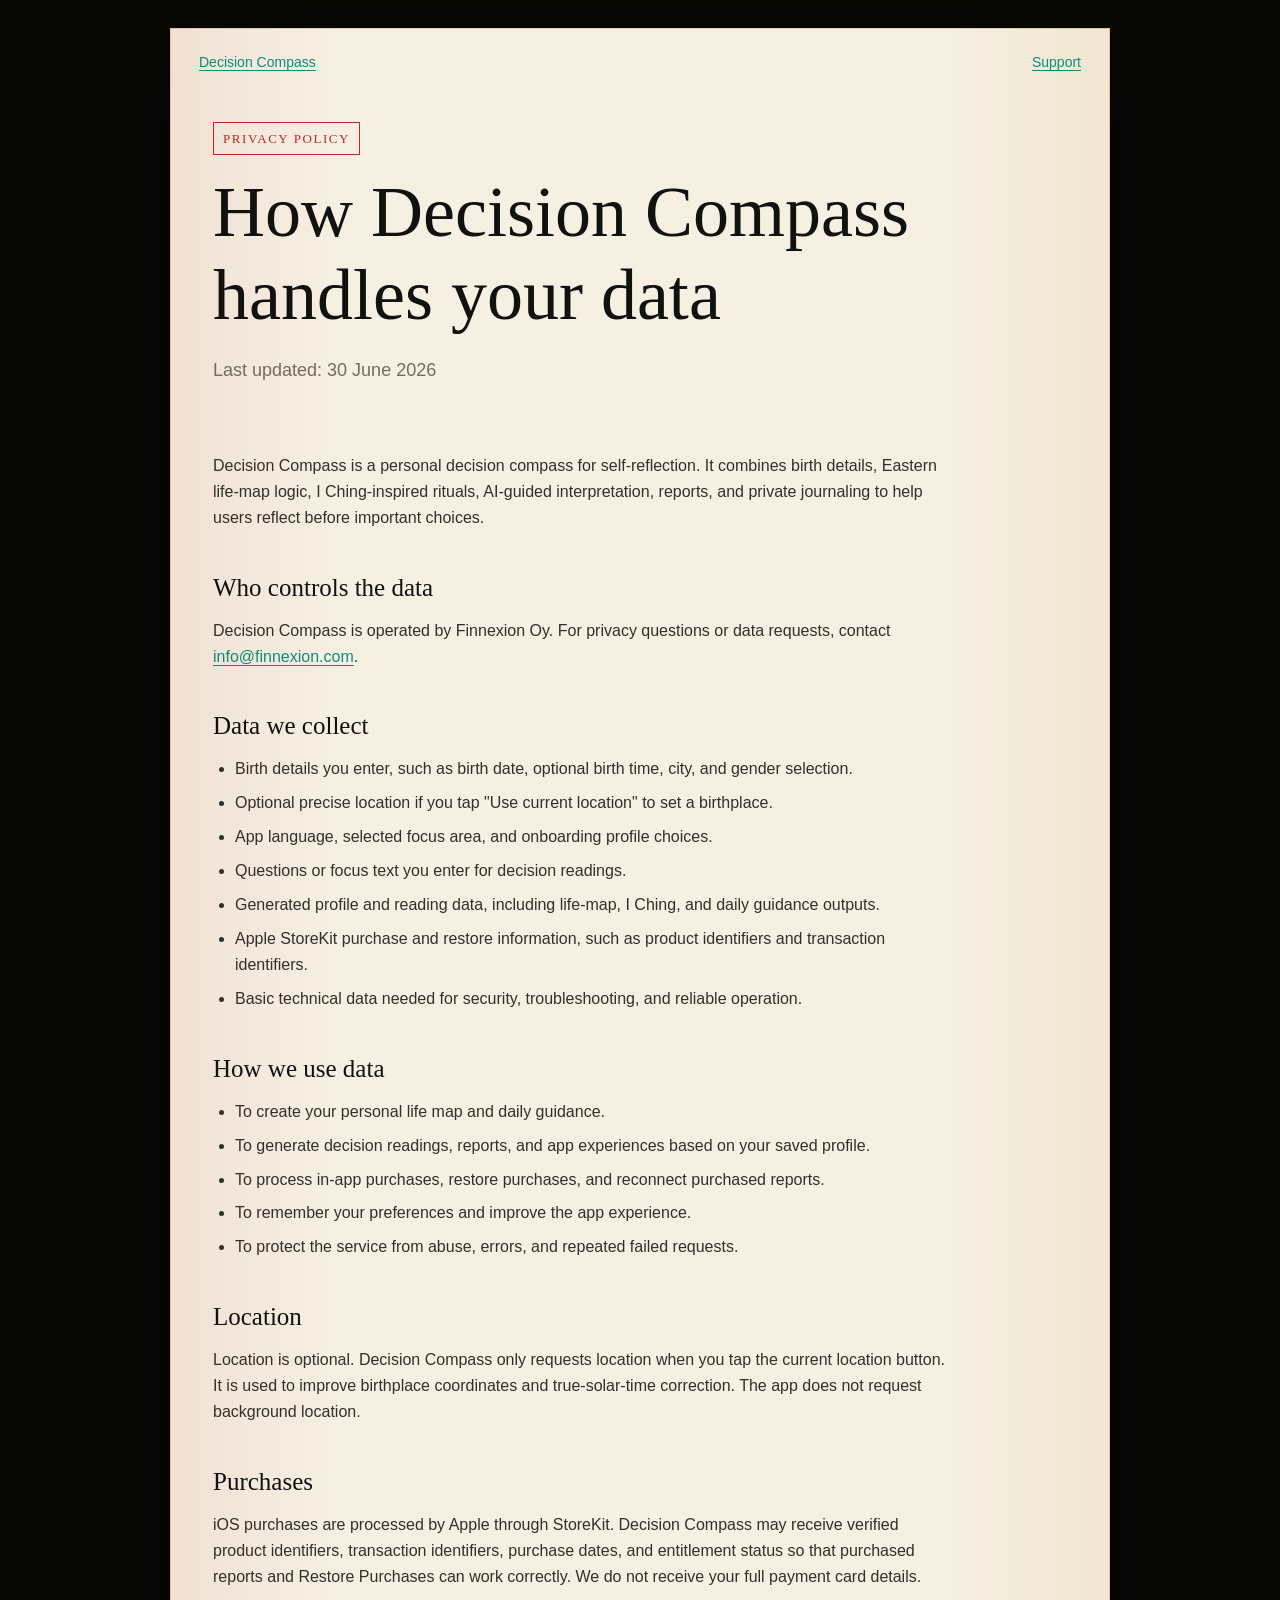
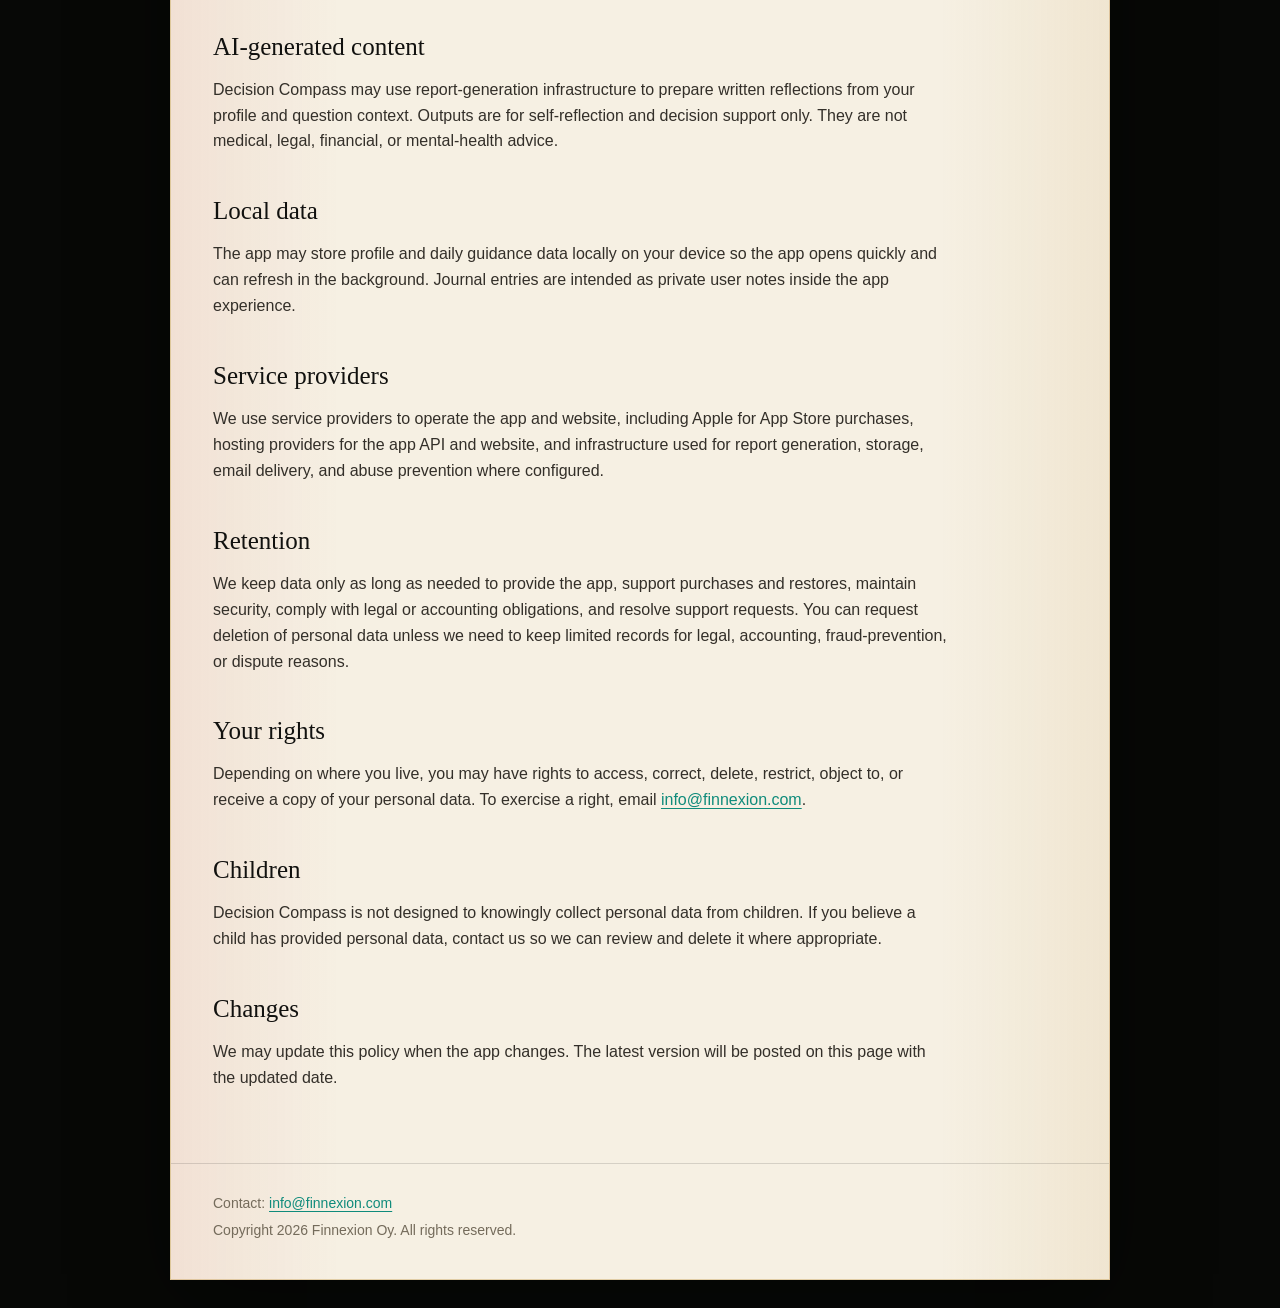
==== privacy.html @ dd06640a "Add Decision Compass support pages" ====
<!doctype html>
<html lang="en">
  <head>
    <meta charset="utf-8">
    <meta name="viewport" content="width=device-width, initial-scale=1">
    <title>Privacy Policy - Decision Compass</title>
    <meta name="description" content="Privacy Policy for the Decision Compass iOS app.">
    <link rel="stylesheet" href="styles.css">
  </head>
  <body>
    <main class="page legal">
      <nav class="topnav">
        <a href="index.html">Decision Compass</a>
        <a href="support.html">Support</a>
      </nav>

      <section class="hero compact">
        <p class="seal">Privacy Policy</p>
        <h1>How Decision Compass handles your data</h1>
        <p class="lead">Last updated: 30 June 2026</p>
      </section>

      <section class="content">
        <p>
          Decision Compass is a personal decision compass for self-reflection. It combines birth
          details, Eastern life-map logic, I Ching-inspired rituals, AI-guided interpretation,
          reports, and private journaling to help users reflect before important choices.
        </p>

        <h2>Who controls the data</h2>
        <p>
          Decision Compass is operated by Finnexion Oy. For privacy questions or data requests,
          contact <a href="mailto:info@finnexion.com">info@finnexion.com</a>.
        </p>

        <h2>Data we collect</h2>
        <ul>
          <li>Birth details you enter, such as birth date, optional birth time, city, and gender selection.</li>
          <li>Optional precise location if you tap "Use current location" to set a birthplace.</li>
          <li>App language, selected focus area, and onboarding profile choices.</li>
          <li>Questions or focus text you enter for decision readings.</li>
          <li>Generated profile and reading data, including life-map, I Ching, and daily guidance outputs.</li>
          <li>Apple StoreKit purchase and restore information, such as product identifiers and transaction identifiers.</li>
          <li>Basic technical data needed for security, troubleshooting, and reliable operation.</li>
        </ul>

        <h2>How we use data</h2>
        <ul>
          <li>To create your personal life map and daily guidance.</li>
          <li>To generate decision readings, reports, and app experiences based on your saved profile.</li>
          <li>To process in-app purchases, restore purchases, and reconnect purchased reports.</li>
          <li>To remember your preferences and improve the app experience.</li>
          <li>To protect the service from abuse, errors, and repeated failed requests.</li>
        </ul>

        <h2>Location</h2>
        <p>
          Location is optional. Decision Compass only requests location when you tap the current
          location button. It is used to improve birthplace coordinates and true-solar-time
          correction. The app does not request background location.
        </p>

        <h2>Purchases</h2>
        <p>
          iOS purchases are processed by Apple through StoreKit. Decision Compass may receive
          verified product identifiers, transaction identifiers, purchase dates, and entitlement
          status so that purchased reports and Restore Purchases can work correctly. We do not
          receive your full payment card details.
        </p>

        <h2>AI-generated content</h2>
        <p>
          Decision Compass may use report-generation infrastructure to prepare written reflections
          from your profile and question context. Outputs are for self-reflection and decision
          support only. They are not medical, legal, financial, or mental-health advice.
        </p>

        <h2>Local data</h2>
        <p>
          The app may store profile and daily guidance data locally on your device so the app opens
          quickly and can refresh in the background. Journal entries are intended as private user
          notes inside the app experience.
        </p>

        <h2>Service providers</h2>
        <p>
          We use service providers to operate the app and website, including Apple for App Store
          purchases, hosting providers for the app API and website, and infrastructure used for
          report generation, storage, email delivery, and abuse prevention where configured.
        </p>

        <h2>Retention</h2>
        <p>
          We keep data only as long as needed to provide the app, support purchases and restores,
          maintain security, comply with legal or accounting obligations, and resolve support
          requests. You can request deletion of personal data unless we need to keep limited records
          for legal, accounting, fraud-prevention, or dispute reasons.
        </p>

        <h2>Your rights</h2>
        <p>
          Depending on where you live, you may have rights to access, correct, delete, restrict,
          object to, or receive a copy of your personal data. To exercise a right, email
          <a href="mailto:info@finnexion.com">info@finnexion.com</a>.
        </p>

        <h2>Children</h2>
        <p>
          Decision Compass is not designed to knowingly collect personal data from children. If you
          believe a child has provided personal data, contact us so we can review and delete it where
          appropriate.
        </p>

        <h2>Changes</h2>
        <p>
          We may update this policy when the app changes. The latest version will be posted on this
          page with the updated date.
        </p>
      </section>

      <footer>
        <p>Contact: <a href="mailto:info@finnexion.com">info@finnexion.com</a></p>
        <p>Copyright 2026 Finnexion Oy. All rights reserved.</p>
      </footer>
    </main>
  </body>
</html>
---- styles.css ----
:root {
  --ink: #11110f;
  --paper: #f6f0e3;
  --paper-soft: #fffaf0;
  --gold: #b8892f;
  --red: #b82b25;
  --jade: #0f8b7b;
  --muted: #746b5b;
  --line: rgba(17, 17, 15, 0.14);
}

* {
  box-sizing: border-box;
}

html,
body {
  margin: 0;
  min-height: 100%;
  background: #070806;
  color: var(--ink);
  font-family: -apple-system, BlinkMacSystemFont, "Segoe UI", Helvetica, Arial, sans-serif;
  line-height: 1.62;
}

body {
  padding: 28px;
}

a {
  color: var(--jade);
  text-decoration-thickness: 1px;
  text-underline-offset: 3px;
}

.page {
  width: min(940px, 100%);
  margin: 0 auto;
  background:
    linear-gradient(90deg, rgba(184, 43, 37, 0.08), transparent 18%, transparent 82%, rgba(184, 137, 47, 0.1)),
    var(--paper);
  border: 1px solid rgba(184, 137, 47, 0.34);
  box-shadow: 0 26px 90px rgba(0, 0, 0, 0.42);
}

.topnav {
  display: flex;
  justify-content: space-between;
  gap: 16px;
  padding: 22px 28px 0;
  font-size: 14px;
}

.hero {
  padding: 76px 42px 52px;
}

.hero.compact {
  padding-top: 48px;
}

.seal {
  display: inline-flex;
  margin: 0 0 16px;
  border: 1px solid var(--red);
  color: var(--red);
  padding: 5px 9px;
  font-family: Georgia, "Times New Roman", serif;
  font-size: 13px;
  letter-spacing: 0.12em;
  text-transform: uppercase;
}

h1,
h2 {
  font-family: Georgia, "Times New Roman", serif;
  font-weight: 500;
  line-height: 1.16;
}

h1 {
  margin: 0;
  max-width: 760px;
  font-size: clamp(40px, 7vw, 72px);
}

h2 {
  margin: 42px 0 12px;
  font-size: 25px;
}

.lead {
  max-width: 680px;
  margin: 18px 0 0;
  color: var(--muted);
  font-size: 18px;
}

.cards {
  display: grid;
  grid-template-columns: repeat(2, minmax(0, 1fr));
  gap: 14px;
  padding: 0 42px 52px;
}

.card {
  display: block;
  min-height: 150px;
  padding: 24px;
  background: var(--paper-soft);
  border: 1px solid var(--line);
  color: var(--ink);
  text-decoration: none;
}

.card span {
  color: var(--red);
  font-size: 13px;
  letter-spacing: 0.12em;
  text-transform: uppercase;
}

.card strong {
  display: block;
  margin-top: 18px;
  font-family: Georgia, "Times New Roman", serif;
  font-size: 24px;
  font-weight: 500;
}

.content {
  padding: 0 42px 56px;
  max-width: 820px;
}

.content p,
.content li {
  color: #332f29;
  font-size: 16px;
}

.content ul {
  padding-left: 22px;
}

.content li + li {
  margin-top: 8px;
}

footer {
  border-top: 1px solid var(--line);
  padding: 24px 42px 34px;
  color: var(--muted);
  font-size: 14px;
}

footer p {
  margin: 4px 0;
}

@media (max-width: 680px) {
  body {
    padding: 0;
  }

  .page {
    min-height: 100vh;
    border: 0;
  }

  .hero,
  .hero.compact,
  .content,
  footer {
    padding-left: 22px;
    padding-right: 22px;
  }

  .cards {
    grid-template-columns: 1fr;
    padding-left: 22px;
    padding-right: 22px;
  }
}
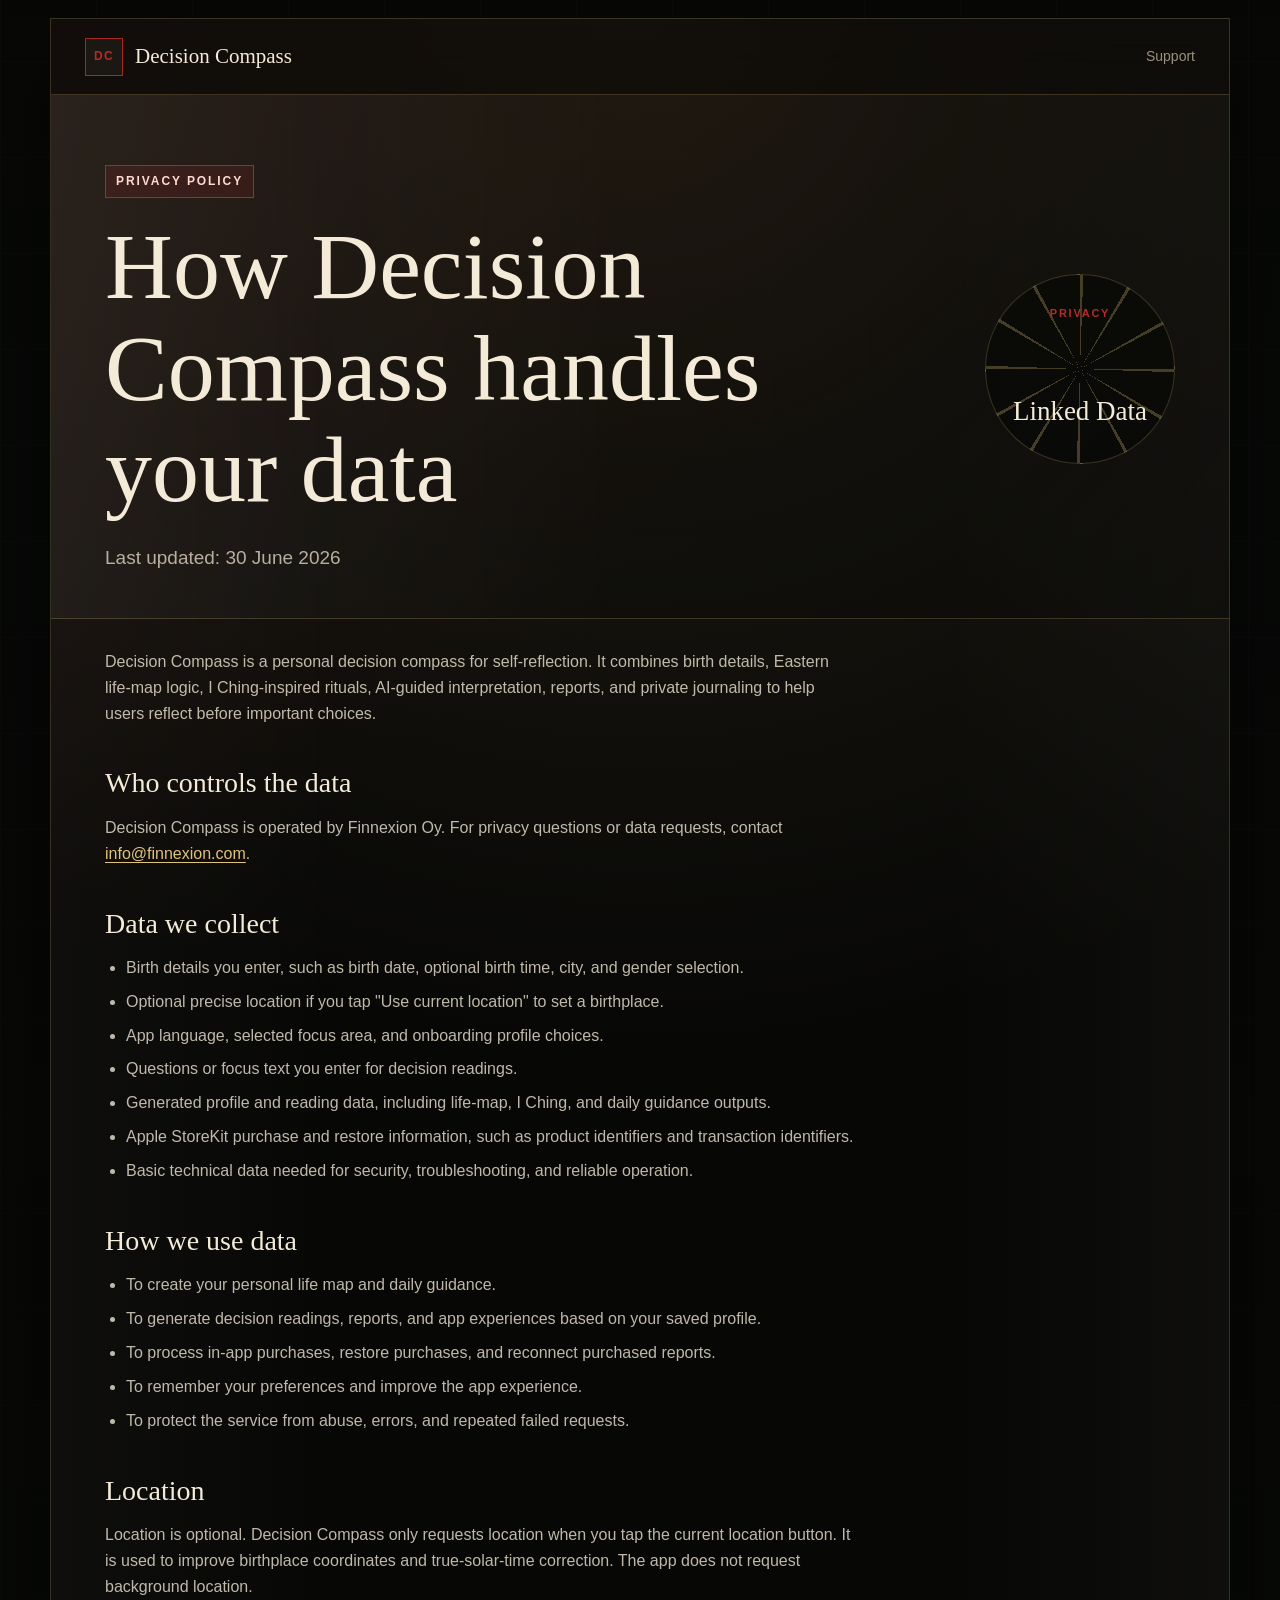
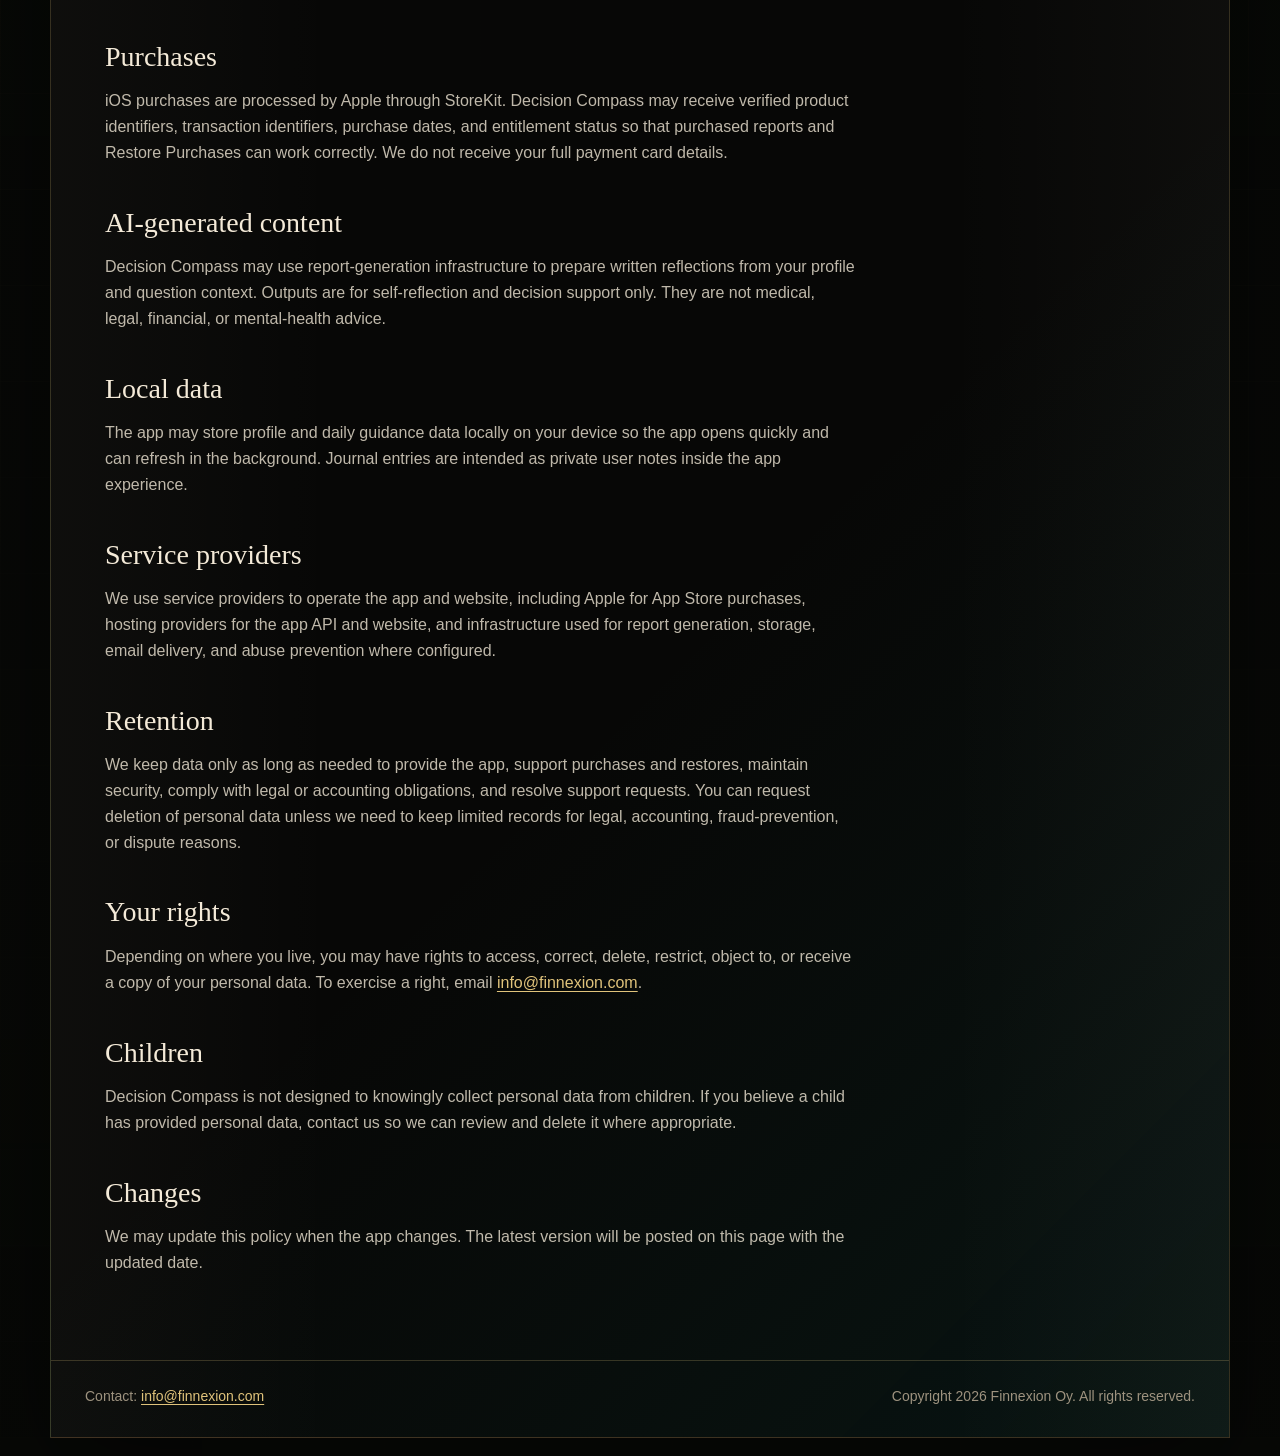
==== commit 0141bdd9: "Refresh Decision Compass support site visual design" ====
--- a/privacy.html
+++ b/privacy.html
@@ -8,17 +8,29 @@
     <link rel="stylesheet" href="styles.css">
   </head>
   <body>
-    <main class="page legal">
-      <nav class="topnav">
-        <a href="index.html">Decision Compass</a>
-        <a href="support.html">Support</a>
+    <div class="site-shell">
+      <nav class="navbar" aria-label="Primary">
+        <a class="brand" href="index.html">
+          <span class="brand-mark">DC</span>
+          <span>Decision Compass</span>
+        </a>
+        <div class="nav-links">
+          <a href="support.html">Support</a>
+        </div>
       </nav>
 
-      <section class="hero compact">
-        <p class="seal">Privacy Policy</p>
-        <h1>How Decision Compass handles your data</h1>
-        <p class="lead">Last updated: 30 June 2026</p>
-      </section>
+      <main class="legal">
+        <section class="hero compact">
+          <div class="hero-copy">
+            <p class="seal">Privacy Policy</p>
+            <h1>How Decision Compass handles your data</h1>
+            <p class="lead">Last updated: 30 June 2026</p>
+          </div>
+          <div class="page-emblem" aria-hidden="true">
+            <span>Privacy</span>
+            <strong>Linked Data</strong>
+          </div>
+        </section>
 
       <section class="content">
         <p>
@@ -116,12 +128,14 @@
           We may update this policy when the app changes. The latest version will be posted on this
           page with the updated date.
         </p>
-      </section>
+        </section>
+
+      </main>
 
       <footer>
         <p>Contact: <a href="mailto:info@finnexion.com">info@finnexion.com</a></p>
         <p>Copyright 2026 Finnexion Oy. All rights reserved.</p>
       </footer>
-    </main>
+    </div>
   </body>
 </html>
--- a/styles.css
+++ b/styles.css
@@ -1,12 +1,20 @@
 :root {
   --ink: #11110f;
-  --paper: #f6f0e3;
-  --paper-soft: #fffaf0;
-  --gold: #b8892f;
-  --red: #b82b25;
-  --jade: #0f8b7b;
-  --muted: #746b5b;
-  --line: rgba(17, 17, 15, 0.14);
+  --black: #070806;
+  --black-soft: #10110d;
+  --paper: #f4ead8;
+  --paper-soft: #fff8e8;
+  --gold: #c3943e;
+  --gold-soft: #e0c37b;
+  --red: #b72b26;
+  --jade: #118a79;
+  --bronze: #5b6b54;
+  --muted-dark: #9d927f;
+  --muted-paper: #6f6657;
+  --line-dark: rgba(224, 195, 123, 0.22);
+  --line-paper: rgba(17, 17, 15, 0.13);
+  --serif: Georgia, "Times New Roman", serif;
+  --sans: -apple-system, BlinkMacSystemFont, "Segoe UI", Helvetica, Arial, sans-serif;
 }
 
 * {
@@ -17,167 +25,569 @@
 body {
   margin: 0;
   min-height: 100%;
-  background: #070806;
-  color: var(--ink);
-  font-family: -apple-system, BlinkMacSystemFont, "Segoe UI", Helvetica, Arial, sans-serif;
+  background:
+    linear-gradient(180deg, rgba(7, 8, 6, 0.62), rgba(7, 8, 6, 0.96)),
+    repeating-linear-gradient(90deg, rgba(224, 195, 123, 0.05) 0 1px, transparent 1px 96px),
+    repeating-linear-gradient(0deg, rgba(224, 195, 123, 0.04) 0 1px, transparent 1px 96px),
+    var(--black);
+  color: var(--paper);
+  font-family: var(--sans);
   line-height: 1.62;
 }
 
 body {
-  padding: 28px;
+  overflow-x: hidden;
 }
 
 a {
-  color: var(--jade);
-  text-decoration-thickness: 1px;
-  text-underline-offset: 3px;
-}
-
-.page {
-  width: min(940px, 100%);
-  margin: 0 auto;
-  background:
-    linear-gradient(90deg, rgba(184, 43, 37, 0.08), transparent 18%, transparent 82%, rgba(184, 137, 47, 0.1)),
-    var(--paper);
-  border: 1px solid rgba(184, 137, 47, 0.34);
-  box-shadow: 0 26px 90px rgba(0, 0, 0, 0.42);
-}
-
-.topnav {
+  color: inherit;
+  text-decoration: none;
+}
+
+.site-shell {
+  width: min(1180px, calc(100% - 36px));
+  min-height: calc(100vh - 36px);
+  margin: 18px auto;
+  border: 1px solid var(--line-dark);
+  background:
+    linear-gradient(145deg, rgba(183, 43, 38, 0.08), transparent 26%),
+    linear-gradient(315deg, rgba(17, 138, 121, 0.1), transparent 32%),
+    rgba(7, 8, 6, 0.86);
+  box-shadow: 0 30px 100px rgba(0, 0, 0, 0.45);
+  position: relative;
+  overflow: hidden;
+}
+
+.site-shell::before {
+  content: "";
+  position: absolute;
+  inset: 0;
+  background:
+    radial-gradient(circle at 50% 0%, rgba(224, 195, 123, 0.12), transparent 34%),
+    linear-gradient(90deg, rgba(244, 234, 216, 0.03), transparent 24%, transparent 76%, rgba(244, 234, 216, 0.03));
+  pointer-events: none;
+}
+
+.navbar,
+main,
+footer {
+  position: relative;
+  z-index: 1;
+}
+
+.navbar {
   display: flex;
+  align-items: center;
   justify-content: space-between;
-  gap: 16px;
-  padding: 22px 28px 0;
+  gap: 18px;
+  min-height: 76px;
+  padding: 0 34px;
+  border-bottom: 1px solid var(--line-dark);
+  background: rgba(7, 8, 6, 0.62);
+  backdrop-filter: blur(18px);
+}
+
+.brand,
+.nav-links {
+  display: flex;
+  align-items: center;
+  gap: 12px;
+}
+
+.brand {
+  color: var(--paper);
+  font-family: var(--serif);
+  font-size: 21px;
+}
+
+.brand-mark {
+  display: grid;
+  place-items: center;
+  width: 38px;
+  height: 38px;
+  border: 1px solid rgba(183, 43, 38, 0.9);
+  color: var(--red);
+  background: rgba(244, 234, 216, 0.04);
+  font-family: var(--sans);
+  font-size: 12px;
+  font-weight: 700;
+  letter-spacing: 0.12em;
+}
+
+.nav-links a {
+  color: var(--muted-dark);
   font-size: 14px;
 }
 
+.nav-links a:hover {
+  color: var(--gold-soft);
+}
+
 .hero {
-  padding: 76px 42px 52px;
+  display: grid;
+  grid-template-columns: minmax(0, 0.95fr) minmax(320px, 0.72fr);
+  gap: 54px;
+  align-items: center;
+  min-height: 620px;
+  padding: 70px 54px 62px;
 }
 
 .hero.compact {
-  padding-top: 48px;
+  min-height: auto;
+  grid-template-columns: minmax(0, 1fr) 220px;
+  padding-bottom: 44px;
+  border-bottom: 1px solid var(--line-dark);
+}
+
+.hero-copy {
+  max-width: 720px;
 }
 
 .seal {
   display: inline-flex;
-  margin: 0 0 16px;
-  border: 1px solid var(--red);
-  color: var(--red);
-  padding: 5px 9px;
-  font-family: Georgia, "Times New Roman", serif;
-  font-size: 13px;
-  letter-spacing: 0.12em;
+  margin: 0 0 18px;
+  border: 1px solid rgba(183, 43, 38, 0.88);
+  color: #ffdad1;
+  background: rgba(183, 43, 38, 0.13);
+  padding: 6px 10px;
+  font-size: 12px;
+  font-weight: 700;
+  letter-spacing: 0.16em;
   text-transform: uppercase;
 }
 
 h1,
 h2 {
-  font-family: Georgia, "Times New Roman", serif;
+  font-family: var(--serif);
   font-weight: 500;
-  line-height: 1.16;
+  line-height: 1.08;
 }
 
 h1 {
   margin: 0;
-  max-width: 760px;
-  font-size: clamp(40px, 7vw, 72px);
+  font-size: clamp(48px, 8vw, 94px);
+  letter-spacing: 0;
 }
 
 h2 {
   margin: 42px 0 12px;
-  font-size: 25px;
+  color: var(--paper);
+  font-size: 28px;
 }
 
 .lead {
   max-width: 680px;
-  margin: 18px 0 0;
-  color: var(--muted);
-  font-size: 18px;
-}
-
-.cards {
-  display: grid;
-  grid-template-columns: repeat(2, minmax(0, 1fr));
+  margin: 22px 0 0;
+  color: rgba(244, 234, 216, 0.72);
+  font-size: 19px;
+}
+
+.hero-actions {
+  display: flex;
+  flex-wrap: wrap;
   gap: 14px;
-  padding: 0 42px 52px;
-}
-
-.card {
-  display: block;
-  min-height: 150px;
-  padding: 24px;
-  background: var(--paper-soft);
-  border: 1px solid var(--line);
-  color: var(--ink);
-  text-decoration: none;
-}
-
+  margin-top: 32px;
+}
+
+.button {
+  display: inline-flex;
+  align-items: center;
+  justify-content: center;
+  min-height: 46px;
+  padding: 0 18px;
+  border: 1px solid var(--line-dark);
+  font-weight: 700;
+  font-size: 14px;
+}
+
+.button.primary {
+  background: var(--gold);
+  color: var(--black);
+  border-color: var(--gold);
+}
+
+.button.secondary {
+  color: var(--gold-soft);
+  background: rgba(244, 234, 216, 0.04);
+}
+
+.compass-visual {
+  position: relative;
+  width: min(440px, 100%);
+  aspect-ratio: 1;
+  margin: 0 auto;
+  color: var(--paper);
+}
+
+.compass-ring {
+  position: absolute;
+  border-radius: 50%;
+  border: 1px solid var(--line-dark);
+}
+
+.ring-outer {
+  inset: 0;
+  background:
+    conic-gradient(from 0deg, rgba(195, 148, 62, 0.3), rgba(17, 138, 121, 0.22), rgba(183, 43, 38, 0.24), rgba(195, 148, 62, 0.3)),
+    repeating-conic-gradient(from 0deg, rgba(244, 234, 216, 0.34) 0 1deg, transparent 1deg 15deg);
+  box-shadow: inset 0 0 70px rgba(7, 8, 6, 0.86), 0 28px 80px rgba(0, 0, 0, 0.38);
+  animation: turn 38s linear infinite;
+}
+
+.ring-middle {
+  inset: 13%;
+  background: rgba(7, 8, 6, 0.86);
+  box-shadow: inset 0 0 32px rgba(224, 195, 123, 0.16);
+}
+
+.ring-inner {
+  inset: 29%;
+  border-color: rgba(183, 43, 38, 0.56);
+  background:
+    repeating-linear-gradient(90deg, rgba(244, 234, 216, 0.12) 0 2px, transparent 2px 22px),
+    rgba(244, 234, 216, 0.05);
+}
+
+.trigram,
+.coin,
+.compass-core {
+  position: absolute;
+  display: grid;
+  place-items: center;
+}
+
+.trigram {
+  width: 58px;
+  height: 28px;
+  border: 1px solid rgba(224, 195, 123, 0.28);
+  color: var(--gold-soft);
+  background: rgba(7, 8, 6, 0.72);
+  font-size: 12px;
+  letter-spacing: 0.08em;
+  text-transform: uppercase;
+}
+
+.t1 { top: 5%; left: calc(50% - 29px); }
+.t2 { right: 5%; top: calc(50% - 14px); }
+.t3 { bottom: 5%; left: calc(50% - 29px); }
+.t4 { left: 5%; top: calc(50% - 14px); }
+
+.coin {
+  width: 66px;
+  height: 66px;
+  border-radius: 50%;
+  border: 2px solid rgba(195, 148, 62, 0.86);
+  color: var(--black);
+  background: radial-gradient(circle, #f1cd72 0%, #b47b28 72%);
+  font-size: 12px;
+  font-weight: 800;
+  box-shadow: 0 14px 30px rgba(0, 0, 0, 0.28);
+}
+
+.c1 { left: 9%; bottom: 12%; transform: rotate(-10deg); }
+.c2 { right: 8%; bottom: 16%; transform: rotate(8deg); }
+.c3 { right: 16%; top: 11%; transform: rotate(-18deg); }
+
+.needle {
+  position: absolute;
+  left: calc(50% - 5px);
+  top: 18%;
+  width: 10px;
+  height: 31%;
+  background: linear-gradient(180deg, var(--red), rgba(183, 43, 38, 0));
+  clip-path: polygon(50% 0, 100% 100%, 0 100%);
+  transform-origin: 50% 100%;
+  animation: needle 7s ease-in-out infinite;
+}
+
+.compass-core {
+  inset: 38%;
+  border: 1px solid rgba(244, 234, 216, 0.24);
+  background: rgba(7, 8, 6, 0.86);
+  text-align: center;
+}
+
+.compass-core span {
+  color: var(--red);
+  font-size: 13px;
+  font-weight: 800;
+  letter-spacing: 0.14em;
+  text-transform: uppercase;
+}
+
+.compass-core strong {
+  color: var(--paper);
+  font-family: var(--serif);
+  font-size: 42px;
+  font-weight: 500;
+}
+
+.signal-strip {
+  display: grid;
+  grid-template-columns: repeat(3, minmax(0, 1fr));
+  border-top: 1px solid var(--line-dark);
+  border-bottom: 1px solid var(--line-dark);
+  background: rgba(244, 234, 216, 0.04);
+}
+
+.signal-strip div {
+  min-height: 118px;
+  padding: 24px 28px;
+  border-right: 1px solid var(--line-dark);
+}
+
+.signal-strip div:last-child {
+  border-right: 0;
+}
+
+.signal-strip span,
 .card span {
   color: var(--red);
-  font-size: 13px;
-  letter-spacing: 0.12em;
+  font-size: 12px;
+  font-weight: 800;
+  letter-spacing: 0.16em;
   text-transform: uppercase;
+}
+
+.signal-strip strong {
+  display: block;
+  margin-top: 10px;
+  color: var(--paper);
+  font-family: var(--serif);
+  font-size: 22px;
+  font-weight: 500;
+  line-height: 1.2;
+}
+
+.cards {
+  display: grid;
+  grid-template-columns: repeat(2, minmax(0, 1fr));
+  gap: 16px;
+  padding: 44px 54px 58px;
+}
+
+.card,
+.support-panel {
+  display: block;
+  border: 1px solid rgba(17, 17, 15, 0.12);
+  background:
+    linear-gradient(135deg, rgba(183, 43, 38, 0.07), transparent 42%),
+    var(--paper);
+  color: var(--ink);
+}
+
+.card {
+  min-height: 220px;
+  padding: 28px;
 }
 
 .card strong {
   display: block;
   margin-top: 18px;
-  font-family: Georgia, "Times New Roman", serif;
-  font-size: 24px;
+  font-family: var(--serif);
+  font-size: 30px;
   font-weight: 500;
+  line-height: 1.12;
+}
+
+.card p {
+  margin: 18px 0 0;
+  color: var(--muted-paper);
+}
+
+.legal .hero {
+  background:
+    linear-gradient(90deg, rgba(244, 234, 216, 0.06), transparent 48%),
+    rgba(7, 8, 6, 0.24);
+}
+
+.page-emblem {
+  justify-self: end;
+  display: grid;
+  place-items: center;
+  width: 190px;
+  aspect-ratio: 1;
+  border: 1px solid var(--line-dark);
+  border-radius: 50%;
+  background:
+    repeating-conic-gradient(from 0deg, rgba(224, 195, 123, 0.28) 0 2deg, transparent 2deg 30deg),
+    rgba(7, 8, 6, 0.66);
+  text-align: center;
+}
+
+.page-emblem span {
+  color: var(--red);
+  font-size: 11px;
+  font-weight: 800;
+  letter-spacing: 0.16em;
+  text-transform: uppercase;
+}
+
+.page-emblem strong {
+  display: block;
+  margin-top: 8px;
+  color: var(--paper);
+  font-family: var(--serif);
+  font-size: 27px;
+  font-weight: 500;
 }
 
 .content {
-  padding: 0 42px 56px;
-  max-width: 820px;
+  max-width: 860px;
+  padding: 14px 54px 68px;
 }
 
 .content p,
 .content li {
-  color: #332f29;
+  color: rgba(244, 234, 216, 0.78);
   font-size: 16px;
 }
 
+.content a,
+footer a {
+  color: var(--gold-soft);
+  text-decoration: underline;
+  text-decoration-thickness: 1px;
+  text-underline-offset: 3px;
+}
+
 .content ul {
-  padding-left: 22px;
+  padding-left: 21px;
 }
 
 .content li + li {
   margin-top: 8px;
 }
 
+.support-grid {
+  display: grid;
+  grid-template-columns: repeat(2, minmax(0, 1fr));
+  gap: 16px;
+  max-width: none;
+}
+
+.support-panel {
+  min-height: 220px;
+  padding: 28px;
+}
+
+.support-panel h2 {
+  margin-top: 0;
+  color: var(--ink);
+}
+
+.support-panel p {
+  color: var(--muted-paper);
+}
+
 footer {
-  border-top: 1px solid var(--line);
-  padding: 24px 42px 34px;
-  color: var(--muted);
+  display: flex;
+  justify-content: space-between;
+  gap: 18px;
+  border-top: 1px solid var(--line-dark);
+  padding: 24px 34px 30px;
+  color: var(--muted-dark);
   font-size: 14px;
 }
 
 footer p {
-  margin: 4px 0;
-}
-
-@media (max-width: 680px) {
-  body {
-    padding: 0;
-  }
-
-  .page {
+  margin: 0;
+}
+
+@keyframes turn {
+  to {
+    transform: rotate(360deg);
+  }
+}
+
+@keyframes needle {
+  0%, 100% {
+    transform: rotate(-18deg);
+  }
+  50% {
+    transform: rotate(26deg);
+  }
+}
+
+@media (prefers-reduced-motion: reduce) {
+  .ring-outer,
+  .needle {
+    animation: none;
+  }
+}
+
+@media (max-width: 900px) {
+  .hero,
+  .hero.compact {
+    grid-template-columns: 1fr;
+  }
+
+  .page-emblem {
+    justify-self: start;
+  }
+
+  .signal-strip,
+  .cards,
+  .support-grid {
+    grid-template-columns: 1fr;
+  }
+
+  .signal-strip div {
+    border-right: 0;
+    border-bottom: 1px solid var(--line-dark);
+  }
+
+  .signal-strip div:last-child {
+    border-bottom: 0;
+  }
+}
+
+@media (max-width: 640px) {
+  .site-shell {
+    width: 100%;
     min-height: 100vh;
-    border: 0;
+    margin: 0;
+    border-left: 0;
+    border-right: 0;
+  }
+
+  .navbar {
+    padding: 0 20px;
+  }
+
+  .brand {
+    font-size: 18px;
+  }
+
+  .nav-links {
+    gap: 10px;
   }
 
   .hero,
   .hero.compact,
+  .cards,
   .content,
-  footer {
+  .support-grid {
     padding-left: 22px;
     padding-right: 22px;
   }
 
-  .cards {
-    grid-template-columns: 1fr;
+  .landing-hero {
+    padding-top: 46px;
+  }
+
+  .compass-visual {
+    width: min(340px, 100%);
+  }
+
+  .coin {
+    width: 54px;
+    height: 54px;
+    font-size: 10px;
+  }
+
+  footer {
+    flex-direction: column;
     padding-left: 22px;
     padding-right: 22px;
   }
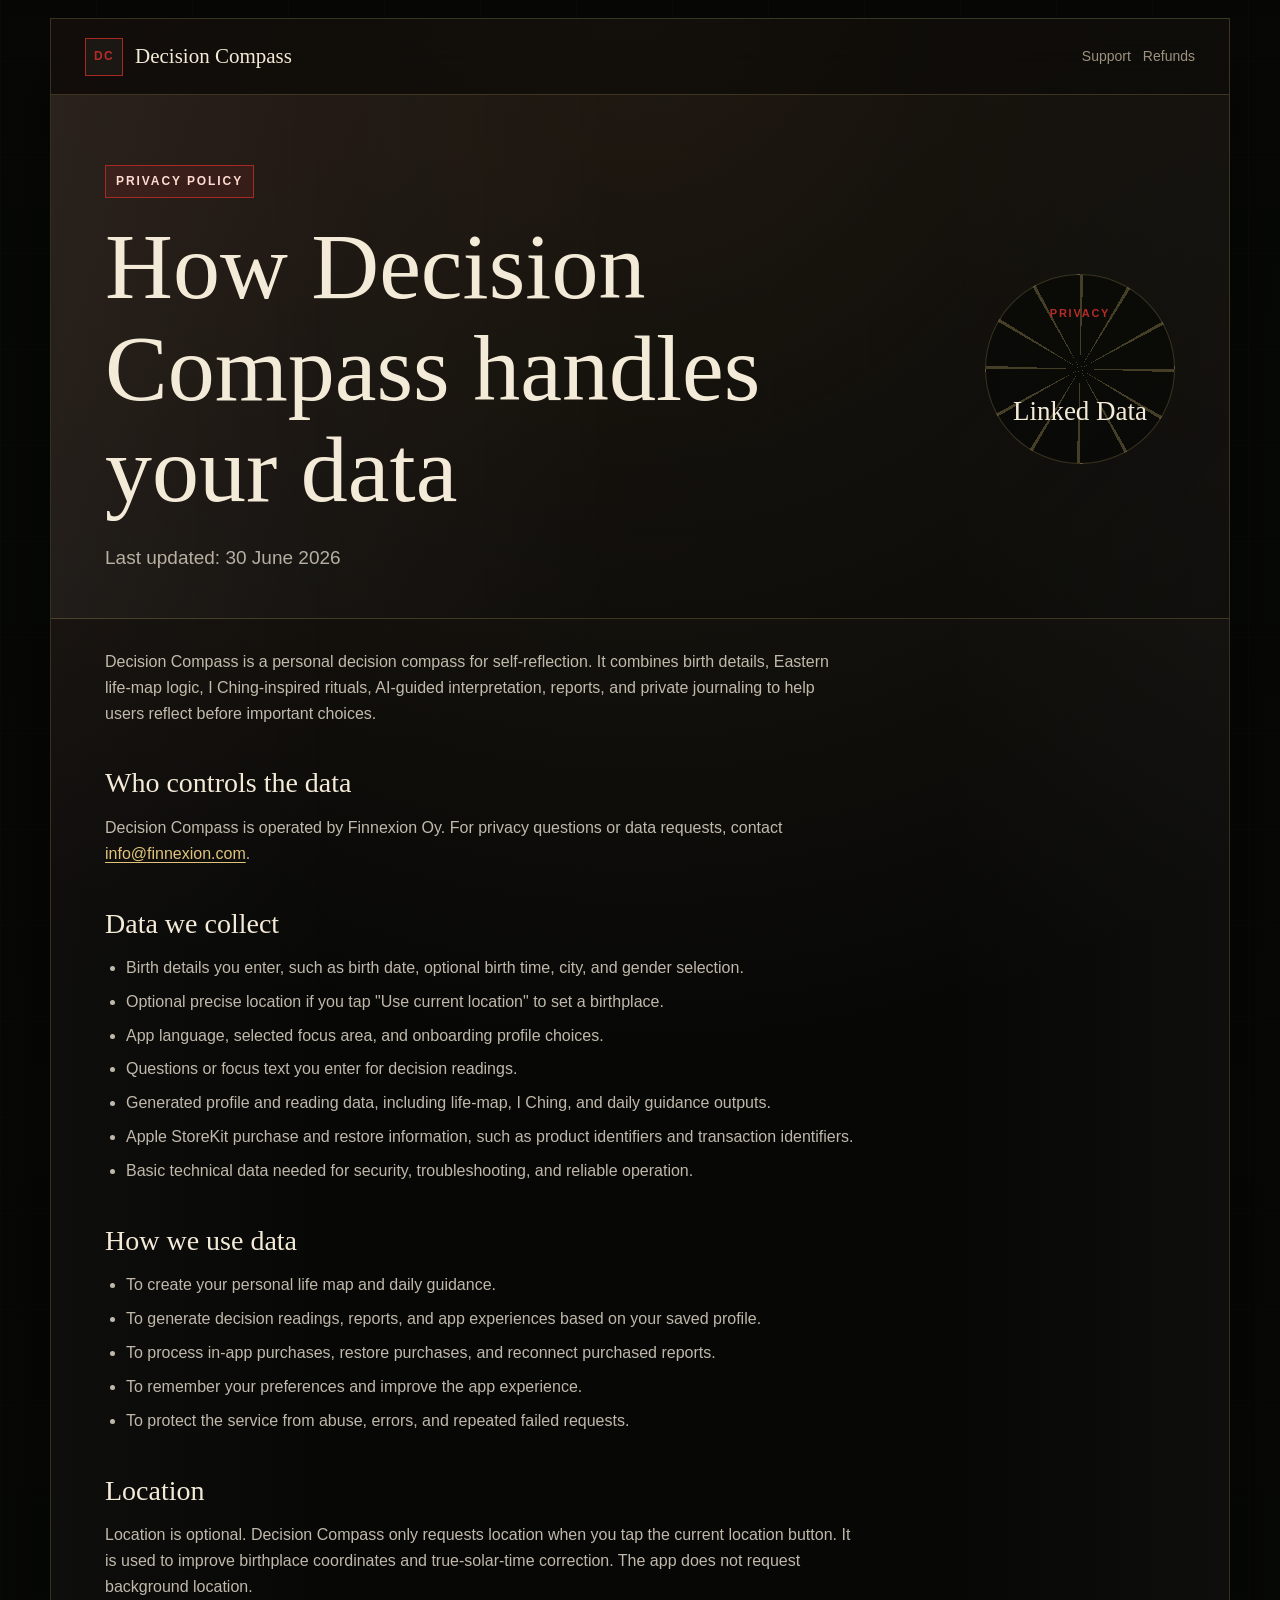
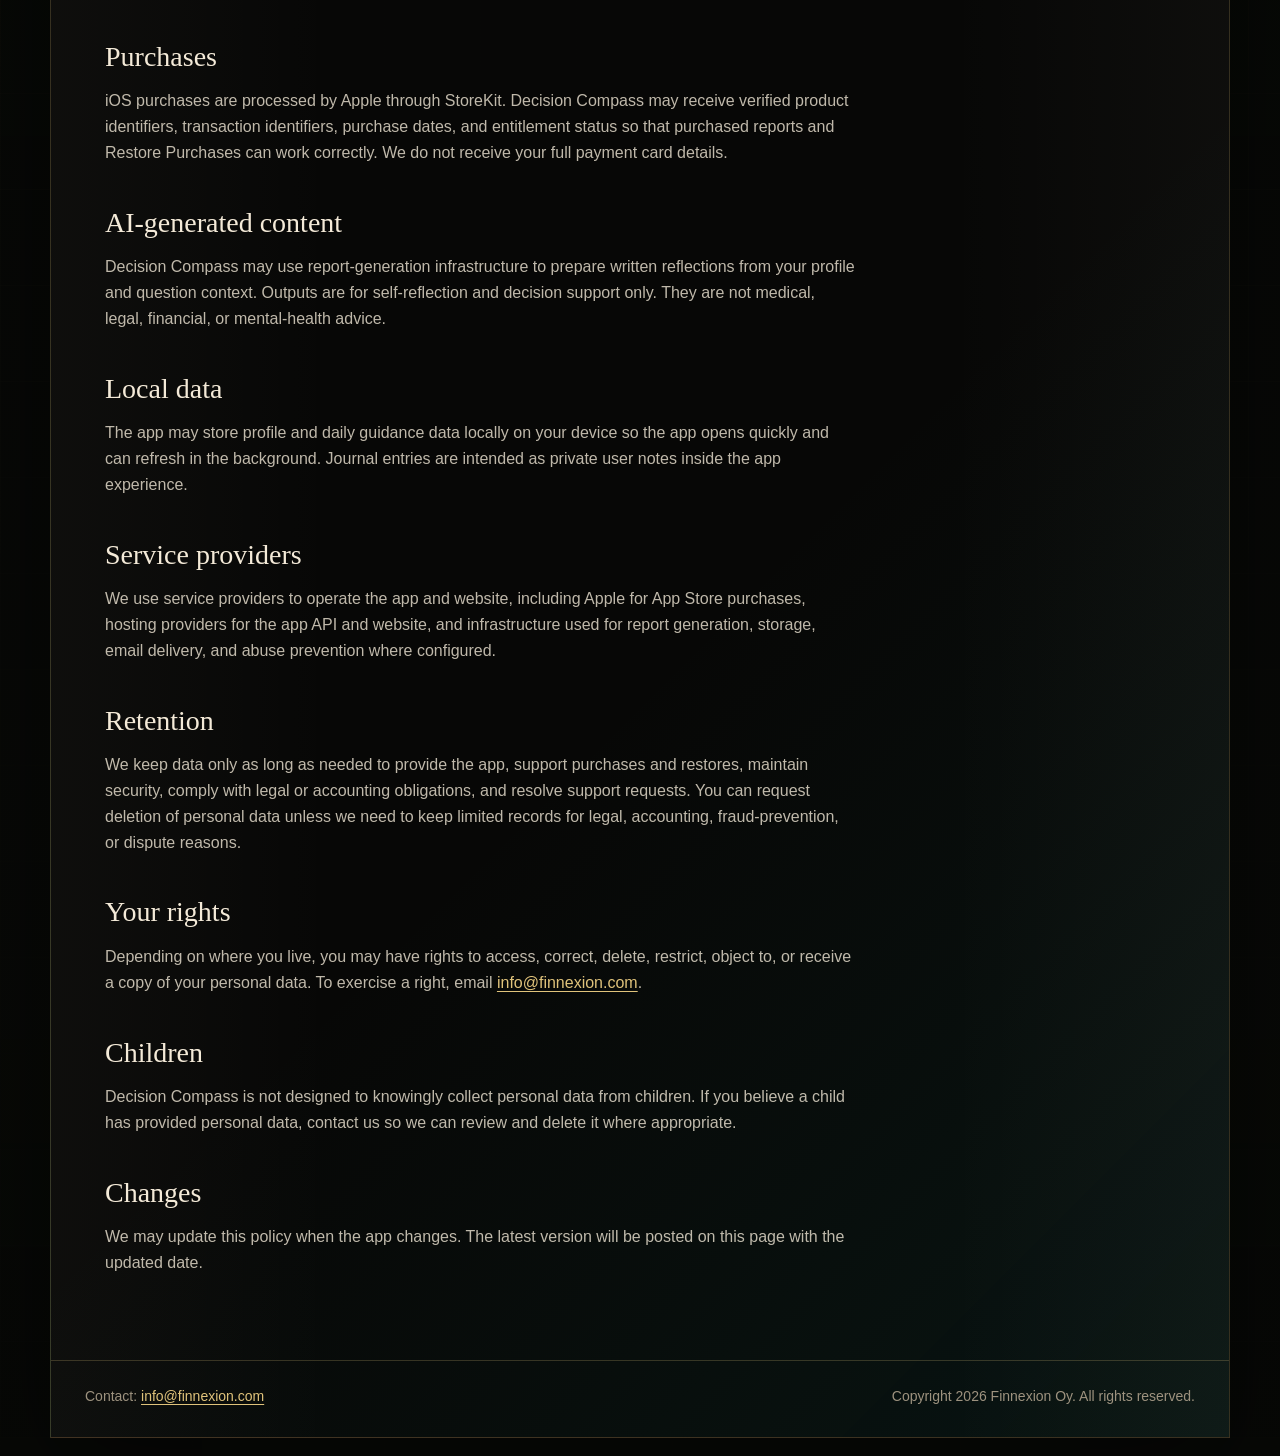
==== commit cea4cded: "Add refund terms page" ====
--- a/privacy.html
+++ b/privacy.html
@@ -16,6 +16,7 @@
         </a>
         <div class="nav-links">
           <a href="support.html">Support</a>
+          <a href="refund.html">Refunds</a>
         </div>
       </nav>
 
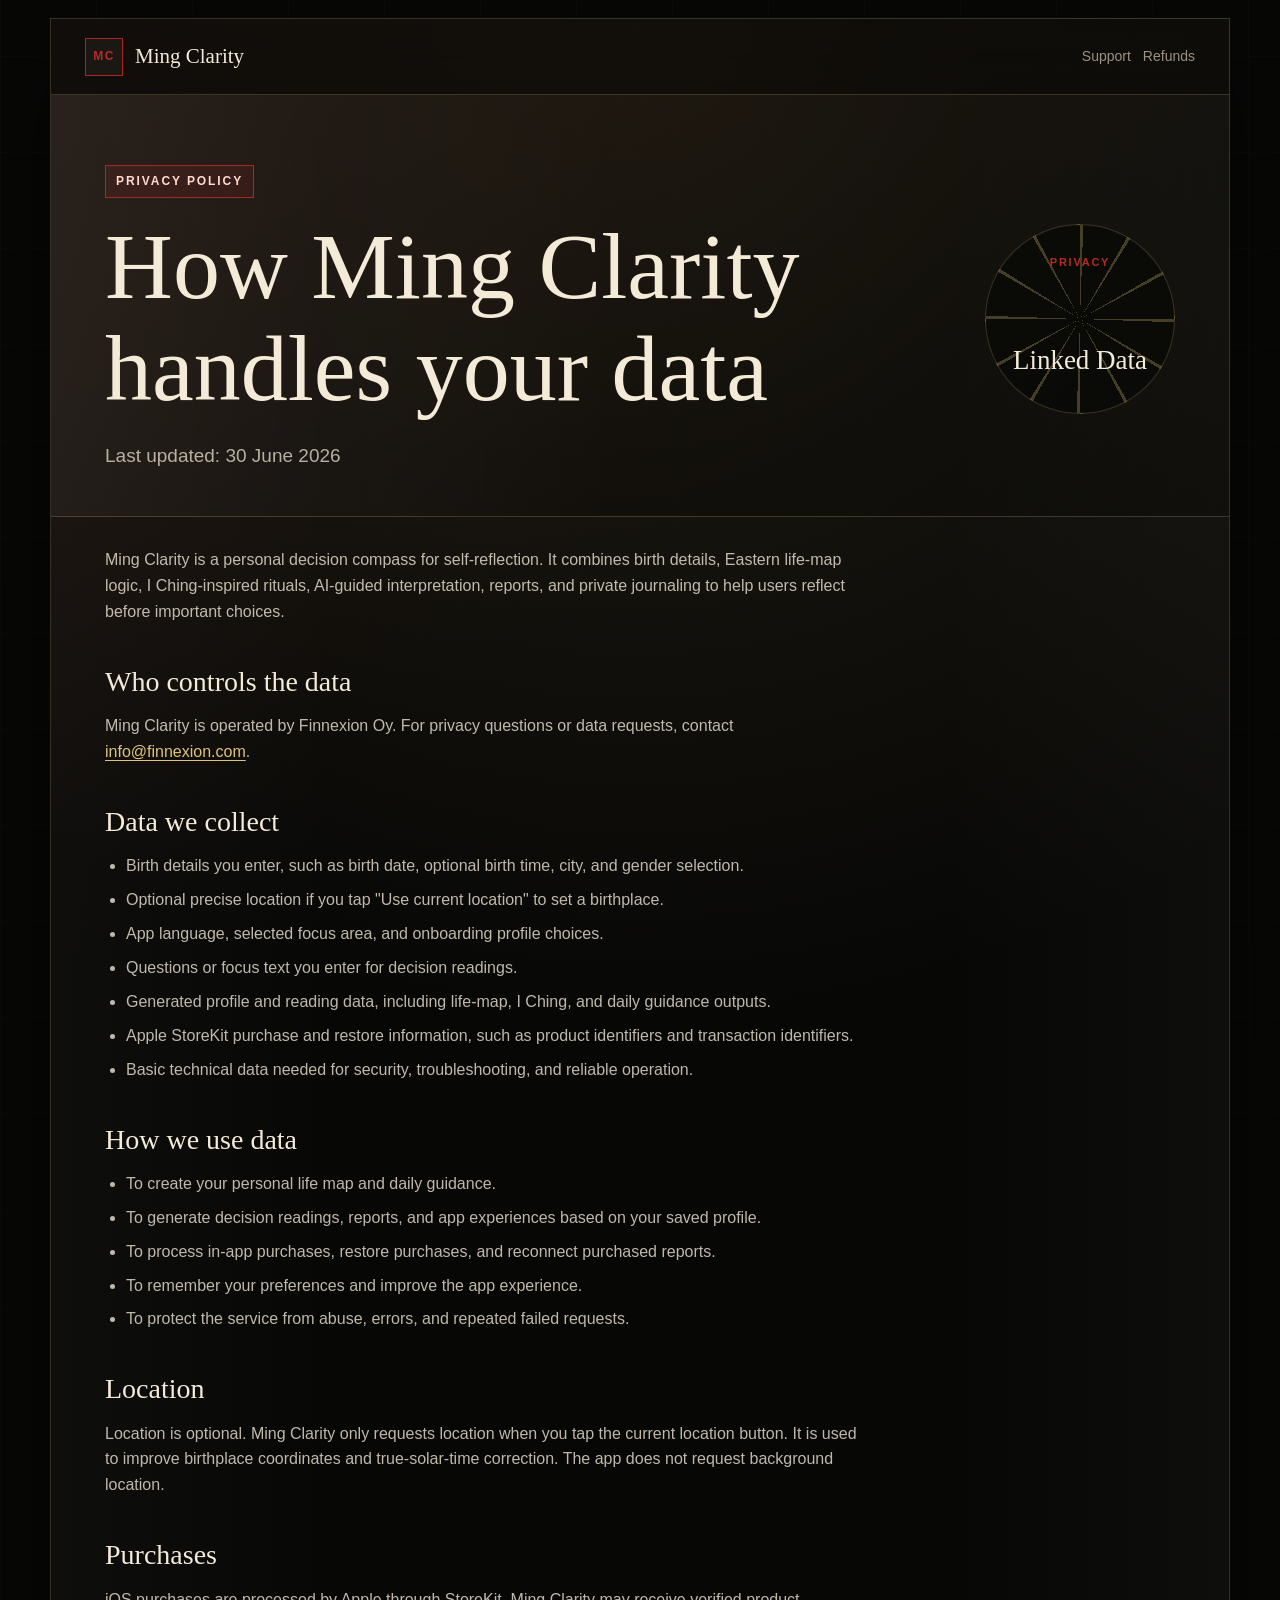
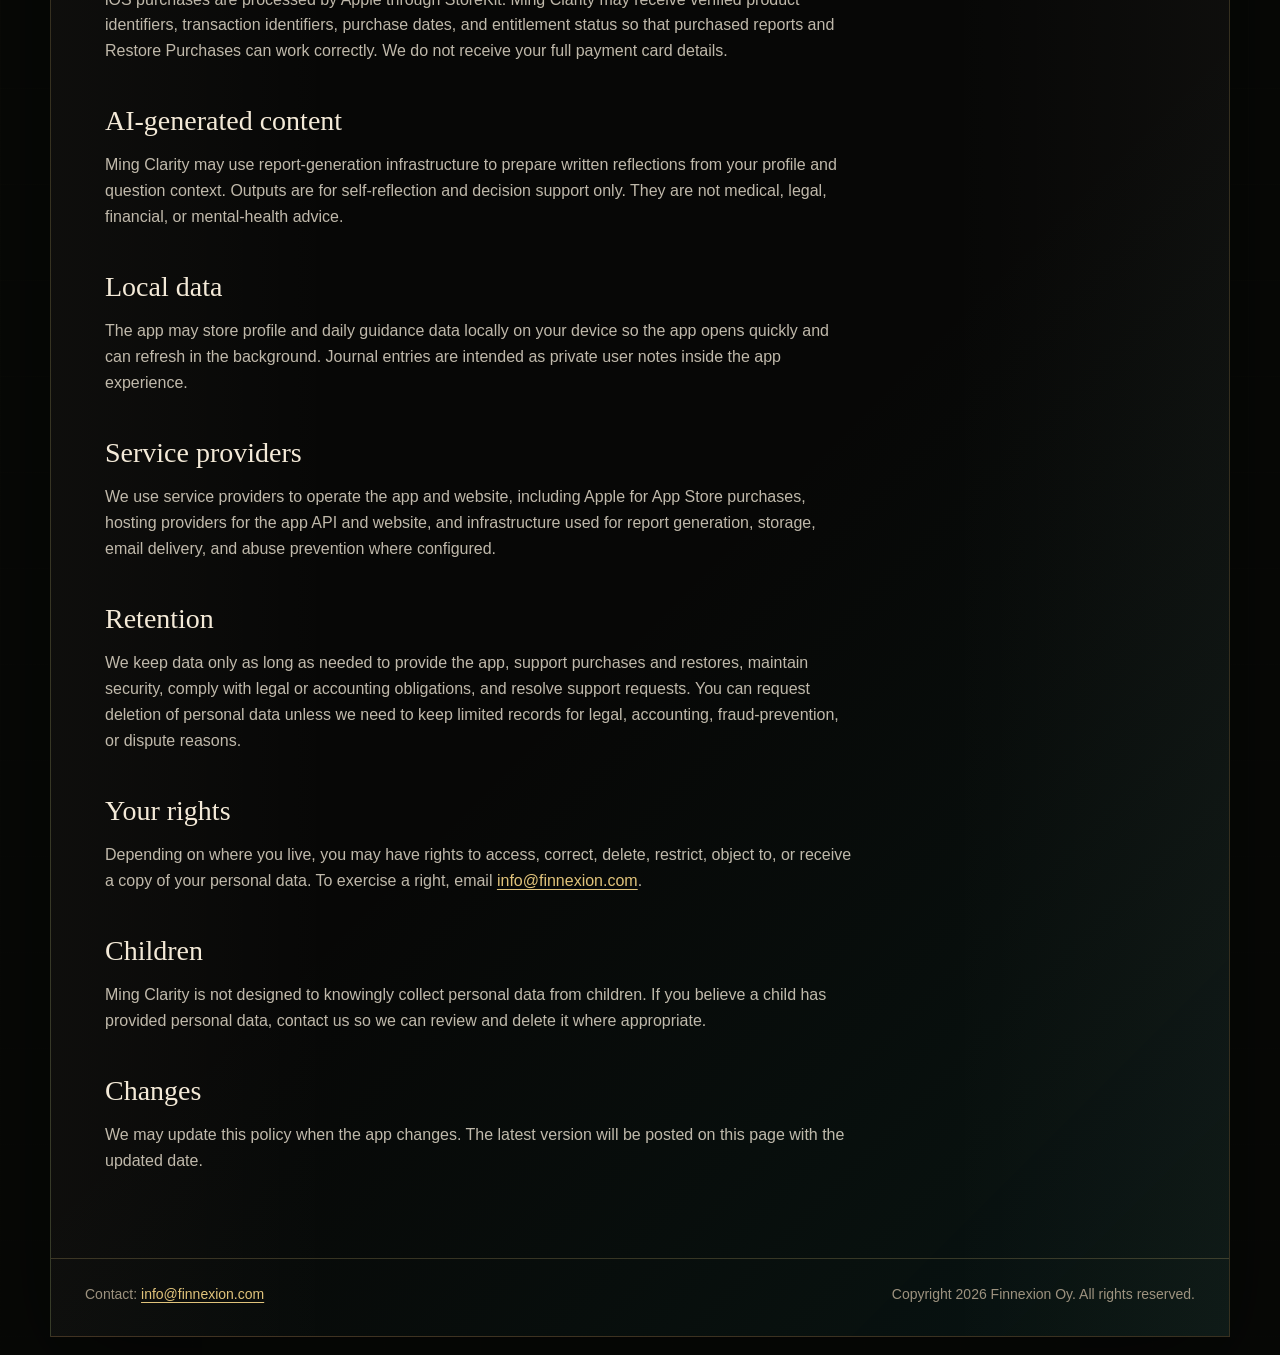
==== commit b8a40fc0: "Rename support pages to Ming Clarity" ====
--- a/privacy.html
+++ b/privacy.html
@@ -3,16 +3,16 @@
   <head>
     <meta charset="utf-8">
     <meta name="viewport" content="width=device-width, initial-scale=1">
-    <title>Privacy Policy - Decision Compass</title>
-    <meta name="description" content="Privacy Policy for the Decision Compass iOS app.">
+    <title>Privacy Policy - Ming Clarity</title>
+    <meta name="description" content="Privacy Policy for the Ming Clarity iOS app.">
     <link rel="stylesheet" href="styles.css">
   </head>
   <body>
     <div class="site-shell">
       <nav class="navbar" aria-label="Primary">
         <a class="brand" href="index.html">
-          <span class="brand-mark">DC</span>
-          <span>Decision Compass</span>
+          <span class="brand-mark">MC</span>
+          <span>Ming Clarity</span>
         </a>
         <div class="nav-links">
           <a href="support.html">Support</a>
@@ -24,7 +24,7 @@
         <section class="hero compact">
           <div class="hero-copy">
             <p class="seal">Privacy Policy</p>
-            <h1>How Decision Compass handles your data</h1>
+            <h1>How Ming Clarity handles your data</h1>
             <p class="lead">Last updated: 30 June 2026</p>
           </div>
           <div class="page-emblem" aria-hidden="true">
@@ -35,14 +35,14 @@
 
       <section class="content">
         <p>
-          Decision Compass is a personal decision compass for self-reflection. It combines birth
+          Ming Clarity is a personal decision compass for self-reflection. It combines birth
           details, Eastern life-map logic, I Ching-inspired rituals, AI-guided interpretation,
           reports, and private journaling to help users reflect before important choices.
         </p>
 
         <h2>Who controls the data</h2>
         <p>
-          Decision Compass is operated by Finnexion Oy. For privacy questions or data requests,
+          Ming Clarity is operated by Finnexion Oy. For privacy questions or data requests,
           contact <a href="mailto:info@finnexion.com">info@finnexion.com</a>.
         </p>
 
@@ -68,14 +68,14 @@
 
         <h2>Location</h2>
         <p>
-          Location is optional. Decision Compass only requests location when you tap the current
+          Location is optional. Ming Clarity only requests location when you tap the current
           location button. It is used to improve birthplace coordinates and true-solar-time
           correction. The app does not request background location.
         </p>
 
         <h2>Purchases</h2>
         <p>
-          iOS purchases are processed by Apple through StoreKit. Decision Compass may receive
+          iOS purchases are processed by Apple through StoreKit. Ming Clarity may receive
           verified product identifiers, transaction identifiers, purchase dates, and entitlement
           status so that purchased reports and Restore Purchases can work correctly. We do not
           receive your full payment card details.
@@ -83,7 +83,7 @@
 
         <h2>AI-generated content</h2>
         <p>
-          Decision Compass may use report-generation infrastructure to prepare written reflections
+          Ming Clarity may use report-generation infrastructure to prepare written reflections
           from your profile and question context. Outputs are for self-reflection and decision
           support only. They are not medical, legal, financial, or mental-health advice.
         </p>
@@ -119,7 +119,7 @@
 
         <h2>Children</h2>
         <p>
-          Decision Compass is not designed to knowingly collect personal data from children. If you
+          Ming Clarity is not designed to knowingly collect personal data from children. If you
           believe a child has provided personal data, contact us so we can review and delete it where
           appropriate.
         </p>
